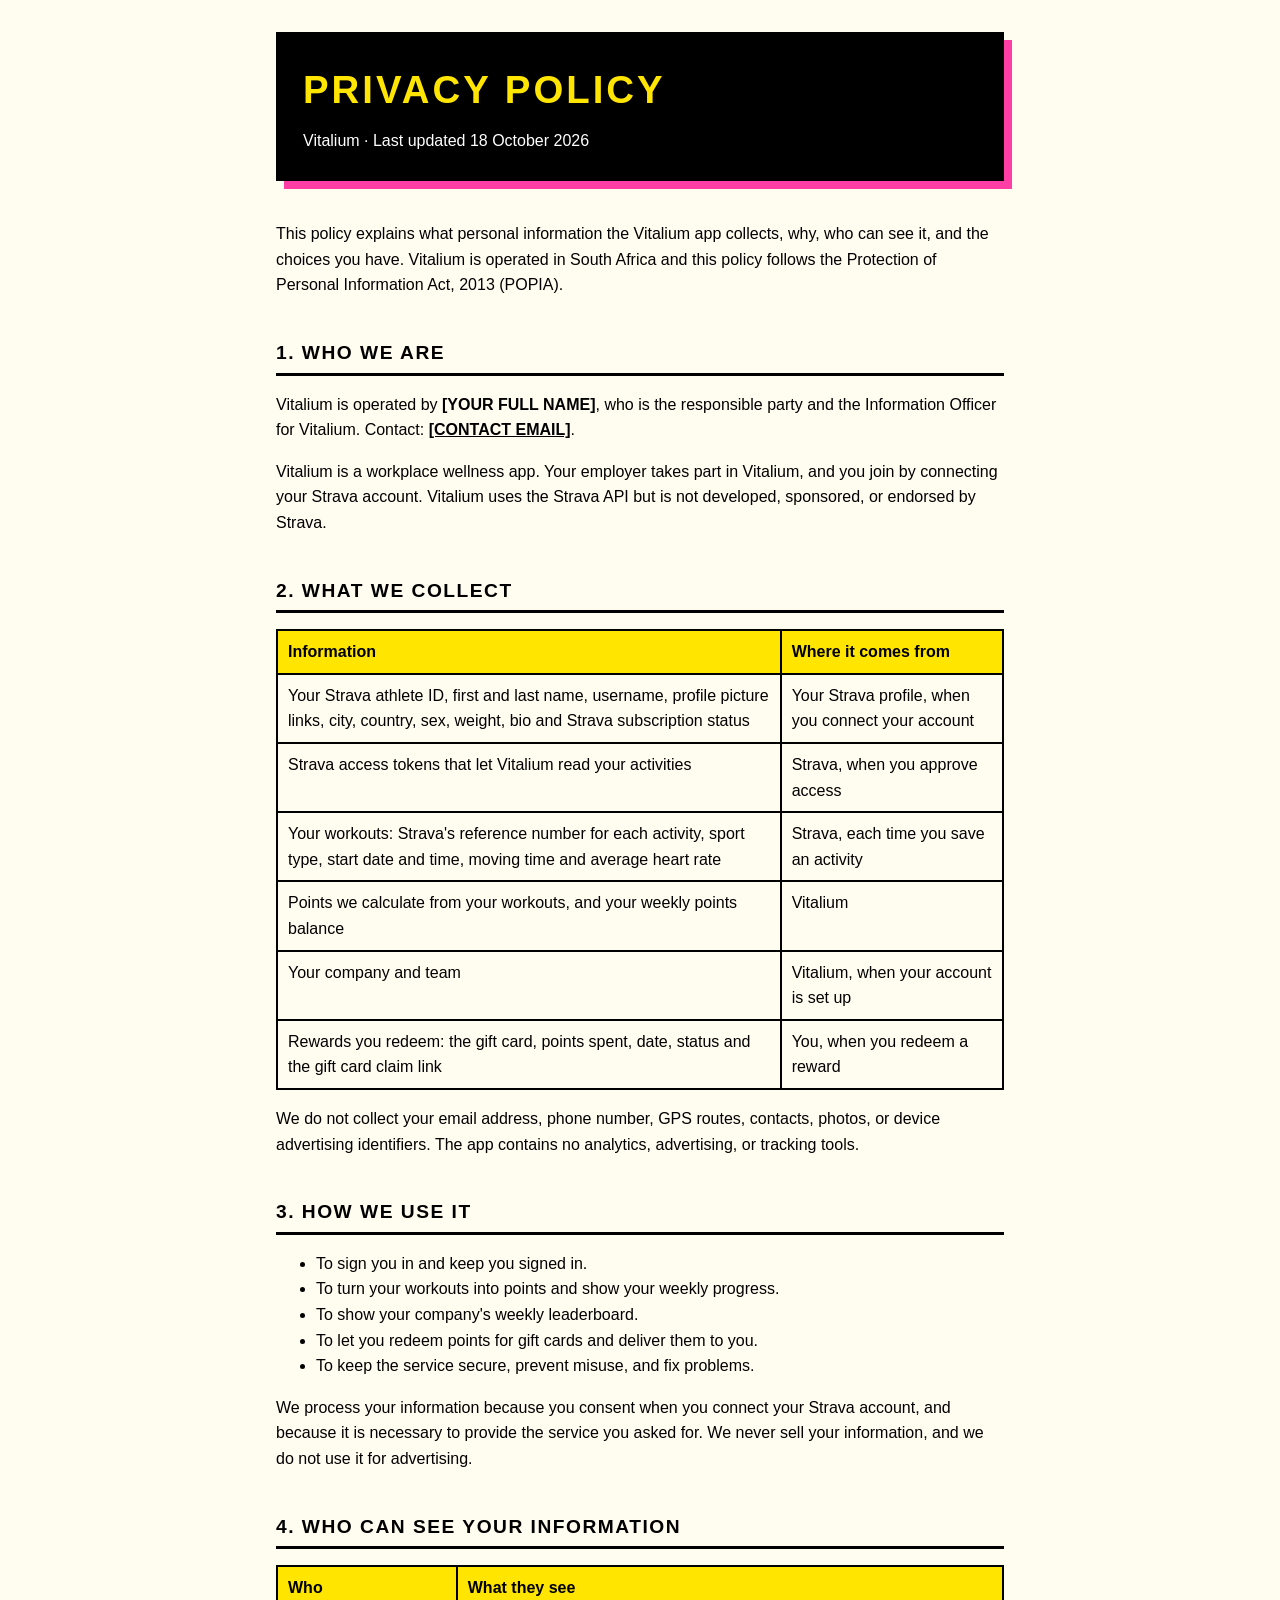
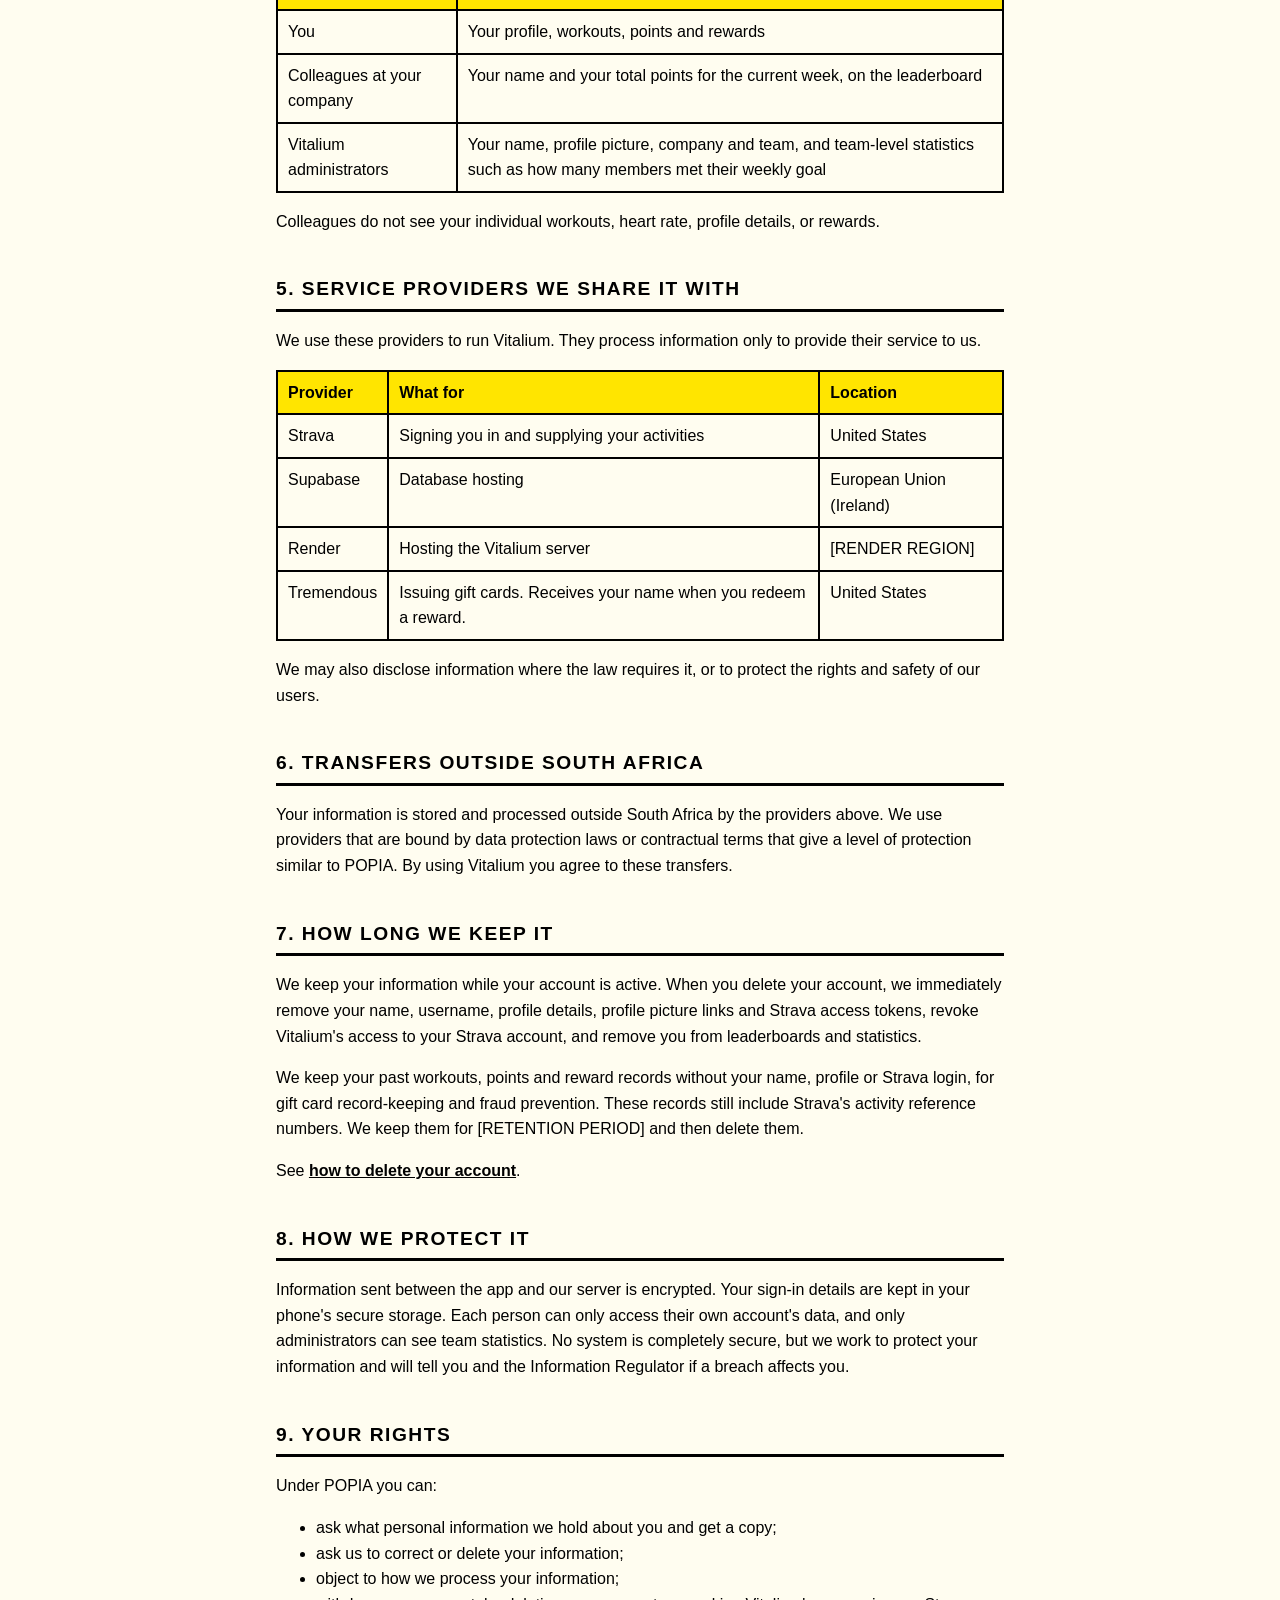
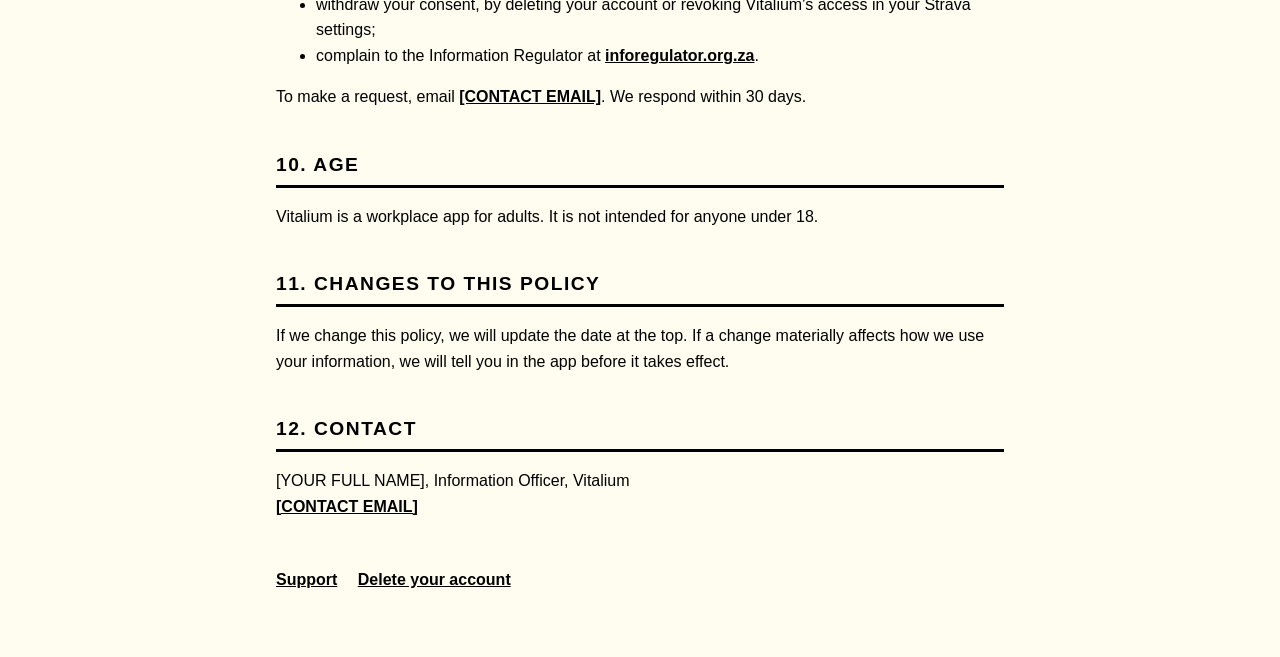
==== privacy.html @ b2e014ea "Init" ====
<!doctype html>
<html lang="en">
<head>
  <meta charset="utf-8">
  <meta name="viewport" content="width=device-width, initial-scale=1">
  <title>Vitalium Privacy Policy</title>
  <meta name="description" content="How the Vitalium app collects, uses, shares and protects your personal information.">
  <link rel="stylesheet" href="style.css">
</head>
<body>
<main>
  <header class="hero">
    <h1>Privacy Policy</h1>
    <p>Vitalium &middot; Last updated 18 October 2026</p>
  </header>

  <p>
    This policy explains what personal information the Vitalium app collects, why, who can see it,
    and the choices you have. Vitalium is operated in South Africa and this policy follows the
    Protection of Personal Information Act, 2013 (POPIA).
  </p>

  <h2>1. Who we are</h2>
  <p>
    Vitalium is operated by <strong>[YOUR FULL NAME]</strong>, who is the responsible party and the
    Information Officer for Vitalium. Contact: <a href="mailto:[CONTACT EMAIL]">[CONTACT EMAIL]</a>.
  </p>
  <p>
    Vitalium is a workplace wellness app. Your employer takes part in Vitalium, and you join by
    connecting your Strava account. Vitalium uses the Strava API but is not developed, sponsored,
    or endorsed by Strava.
  </p>

  <h2>2. What we collect</h2>
  <table>
    <tr><th>Information</th><th>Where it comes from</th></tr>
    <tr>
      <td>Your Strava athlete ID, first and last name, username, profile picture links, city, country,
        sex, weight, bio and Strava subscription status</td>
      <td>Your Strava profile, when you connect your account</td>
    </tr>
    <tr>
      <td>Strava access tokens that let Vitalium read your activities</td>
      <td>Strava, when you approve access</td>
    </tr>
    <tr>
      <td>Your workouts: Strava's reference number for each activity, sport type, start date and time,
        moving time and average heart rate</td>
      <td>Strava, each time you save an activity</td>
    </tr>
    <tr>
      <td>Points we calculate from your workouts, and your weekly points balance</td>
      <td>Vitalium</td>
    </tr>
    <tr>
      <td>Your company and team</td>
      <td>Vitalium, when your account is set up</td>
    </tr>
    <tr>
      <td>Rewards you redeem: the gift card, points spent, date, status and the gift card claim link</td>
      <td>You, when you redeem a reward</td>
    </tr>
  </table>
  <p>
    We do not collect your email address, phone number, GPS routes, contacts, photos, or device
    advertising identifiers. The app contains no analytics, advertising, or tracking tools.
  </p>

  <h2>3. How we use it</h2>
  <ul>
    <li>To sign you in and keep you signed in.</li>
    <li>To turn your workouts into points and show your weekly progress.</li>
    <li>To show your company's weekly leaderboard.</li>
    <li>To let you redeem points for gift cards and deliver them to you.</li>
    <li>To keep the service secure, prevent misuse, and fix problems.</li>
  </ul>
  <p>
    We process your information because you consent when you connect your Strava account, and
    because it is necessary to provide the service you asked for. We never sell your information,
    and we do not use it for advertising.
  </p>

  <h2>4. Who can see your information</h2>
  <table>
    <tr><th>Who</th><th>What they see</th></tr>
    <tr><td>You</td><td>Your profile, workouts, points and rewards</td></tr>
    <tr><td>Colleagues at your company</td><td>Your name and your total points for the current week, on the leaderboard</td></tr>
    <tr><td>Vitalium administrators</td><td>Your name, profile picture, company and team, and team-level statistics such as how many members met their weekly goal</td></tr>
  </table>
  <p>
    Colleagues do not see your individual workouts, heart rate, profile details, or rewards.
  </p>

  <h2>5. Service providers we share it with</h2>
  <p>We use these providers to run Vitalium. They process information only to provide their service to us.</p>
  <table>
    <tr><th>Provider</th><th>What for</th><th>Location</th></tr>
    <tr><td>Strava</td><td>Signing you in and supplying your activities</td><td>United States</td></tr>
    <tr><td>Supabase</td><td>Database hosting</td><td>European Union (Ireland)</td></tr>
    <tr><td>Render</td><td>Hosting the Vitalium server</td><td>[RENDER REGION]</td></tr>
    <tr><td>Tremendous</td><td>Issuing gift cards. Receives your name when you redeem a reward.</td><td>United States</td></tr>
  </table>
  <p>
    We may also disclose information where the law requires it, or to protect the rights and safety
    of our users.
  </p>

  <h2>6. Transfers outside South Africa</h2>
  <p>
    Your information is stored and processed outside South Africa by the providers above. We use
    providers that are bound by data protection laws or contractual terms that give a level of
    protection similar to POPIA. By using Vitalium you agree to these transfers.
  </p>

  <h2>7. How long we keep it</h2>
  <p>
    We keep your information while your account is active. When you delete your account, we
    immediately remove your name, username, profile details, profile picture links and Strava access
    tokens, revoke Vitalium's access to your Strava account, and remove you from leaderboards and
    statistics.
  </p>
  <p>
    We keep your past workouts, points and reward records without your name, profile or Strava login,
    for gift card record-keeping and fraud prevention. These records still include Strava's activity
    reference numbers. We keep them for [RETENTION PERIOD] and then delete them.
  </p>
  <p>See <a href="delete-account.html">how to delete your account</a>.</p>

  <h2>8. How we protect it</h2>
  <p>
    Information sent between the app and our server is encrypted. Your sign-in details are kept in
    your phone's secure storage.
    Each person can only access their own account's data, and only administrators can see team
    statistics. No system is completely secure, but we work to protect your information and will tell
    you and the Information Regulator if a breach affects you.
  </p>

  <h2>9. Your rights</h2>
  <p>Under POPIA you can:</p>
  <ul>
    <li>ask what personal information we hold about you and get a copy;</li>
    <li>ask us to correct or delete your information;</li>
    <li>object to how we process your information;</li>
    <li>withdraw your consent, by deleting your account or revoking Vitalium's access in your Strava settings;</li>
    <li>complain to the Information Regulator at <a href="https://inforegulator.org.za">inforegulator.org.za</a>.</li>
  </ul>
  <p>To make a request, email <a href="mailto:[CONTACT EMAIL]">[CONTACT EMAIL]</a>. We respond within 30 days.</p>

  <h2>10. Age</h2>
  <p>Vitalium is a workplace app for adults. It is not intended for anyone under 18.</p>

  <h2>11. Changes to this policy</h2>
  <p>
    If we change this policy, we will update the date at the top. If a change materially affects
    how we use your information, we will tell you in the app before it takes effect.
  </p>

  <h2>12. Contact</h2>
  <p>
    [YOUR FULL NAME], Information Officer, Vitalium<br>
    <a href="mailto:[CONTACT EMAIL]">[CONTACT EMAIL]</a>
  </p>

  <nav>
    <a href="index.html">Support</a>
    <a href="delete-account.html">Delete your account</a>
  </nav>
</main>
</body>
</html>
---- style.css ----
/* Shared styles for the Vitalium website, matching the app's neo-brutalist look */
:root {
  --black: #000000;
  --cream: #FFFDF0;
  --yellow: #FFE500;
  --pink: #FF3EA5;
  --white: #FFFFFF;
}

* { box-sizing: border-box; }

body {
  margin: 0;
  background: var(--cream);
  color: var(--black);
  font-family: -apple-system, BlinkMacSystemFont, "Segoe UI", Roboto, Helvetica, Arial, sans-serif;
  line-height: 1.6;
}

main {
  max-width: 760px;
  margin: 0 auto;
  padding: 32px 16px 64px;
}

.hero {
  background: var(--black);
  color: var(--yellow);
  border: 3px solid var(--black);
  box-shadow: 8px 8px 0 var(--pink);
  padding: 24px;
  margin-bottom: 40px;
}

.hero h1 {
  margin: 0;
  font-size: 2.4rem;
  font-weight: 900;
  letter-spacing: 3px;
  text-transform: uppercase;
}

.hero p { margin: 8px 0 0; color: var(--white); }

h2 {
  font-size: 1.2rem;
  font-weight: 900;
  letter-spacing: 1.5px;
  text-transform: uppercase;
  margin-top: 40px;
  border-bottom: 3px solid var(--black);
  padding-bottom: 4px;
}

h3 { font-size: 1rem; font-weight: 800; margin-top: 24px; }

a { color: var(--black); font-weight: 700; text-decoration: underline; }

.box {
  background: var(--white);
  border: 3px solid var(--black);
  box-shadow: 5px 5px 0 var(--black);
  padding: 16px 20px;
  margin: 20px 0;
}

.box.yellow { background: var(--yellow); }

table { width: 100%; border-collapse: collapse; margin: 16px 0; }
th, td { border: 2px solid var(--black); padding: 8px 10px; text-align: left; vertical-align: top; }
th { background: var(--yellow); font-weight: 800; }

nav { margin-top: 48px; font-weight: 700; }
nav a { margin-right: 16px; }

.muted { color: #555555; font-size: 0.9rem; }

@media (max-width: 520px) {
  .hero h1 { font-size: 1.8rem; }
  table, th, td { font-size: 0.9rem; }
}
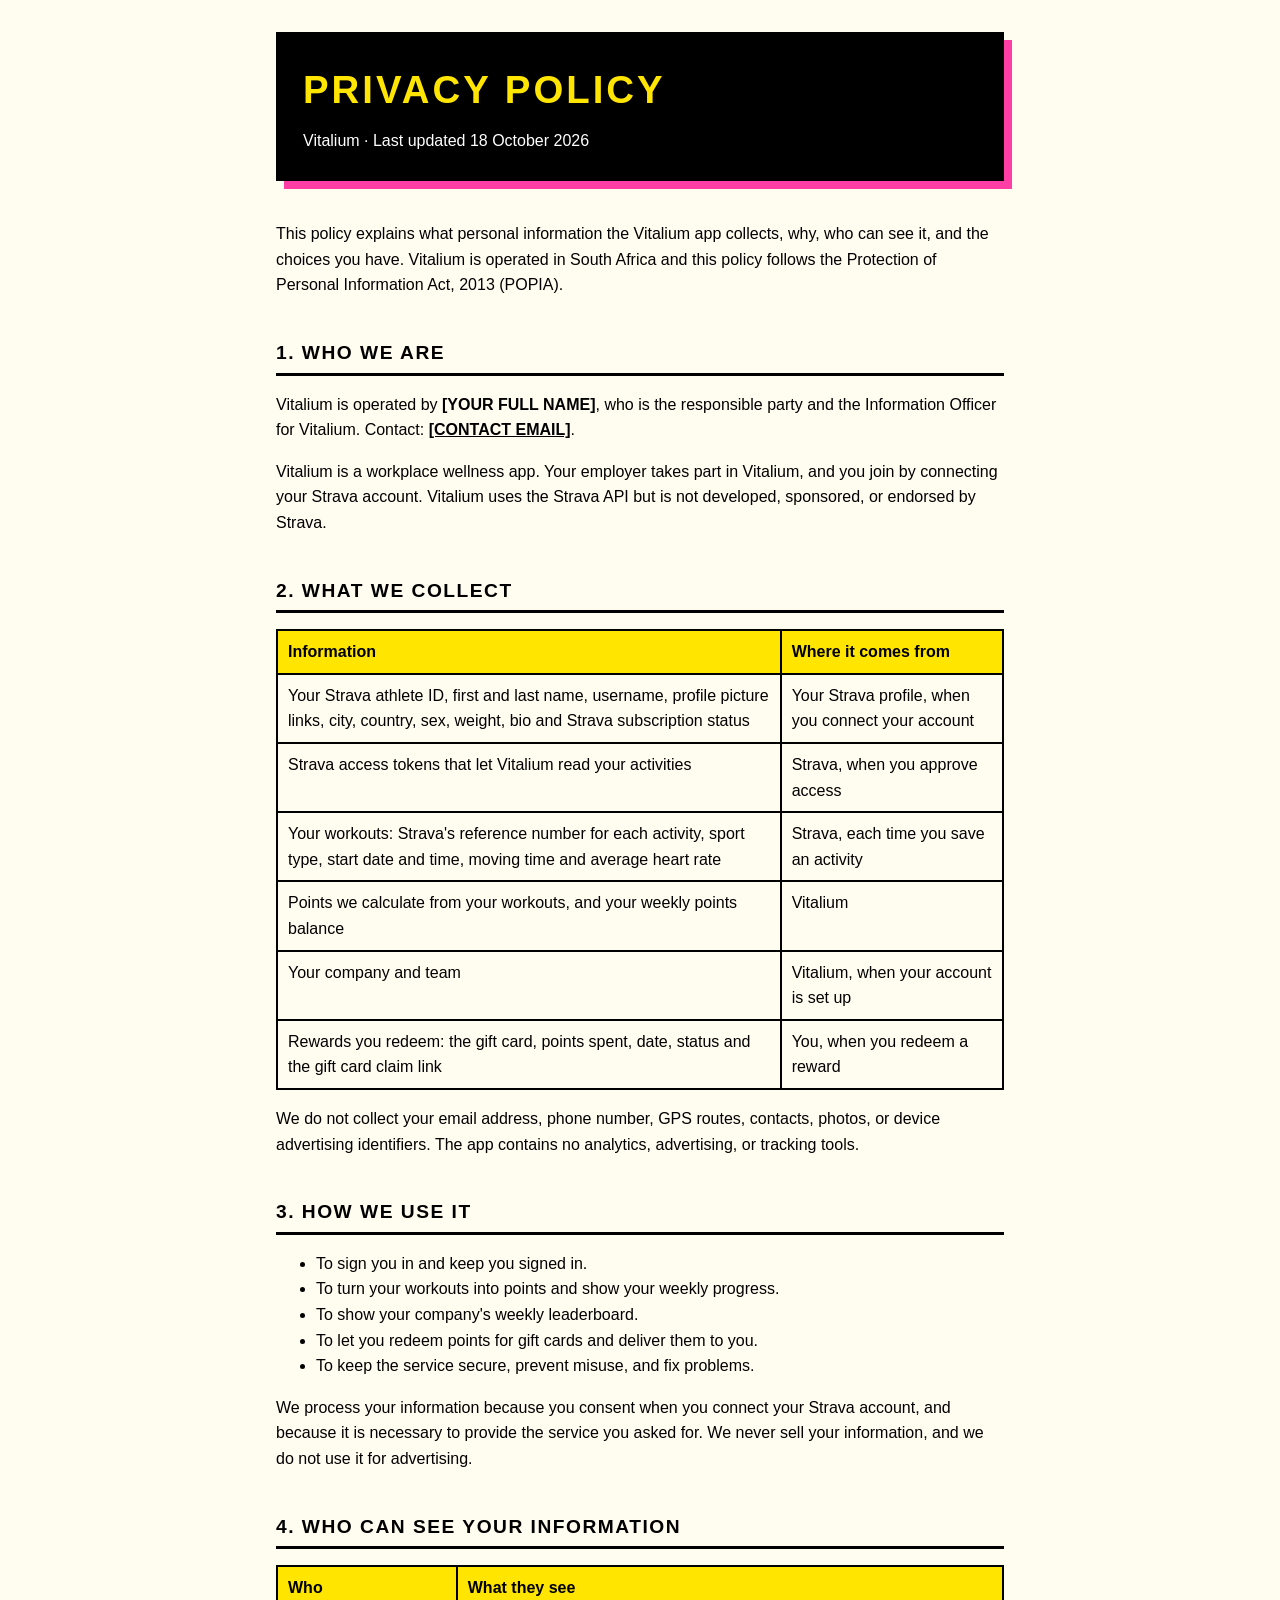
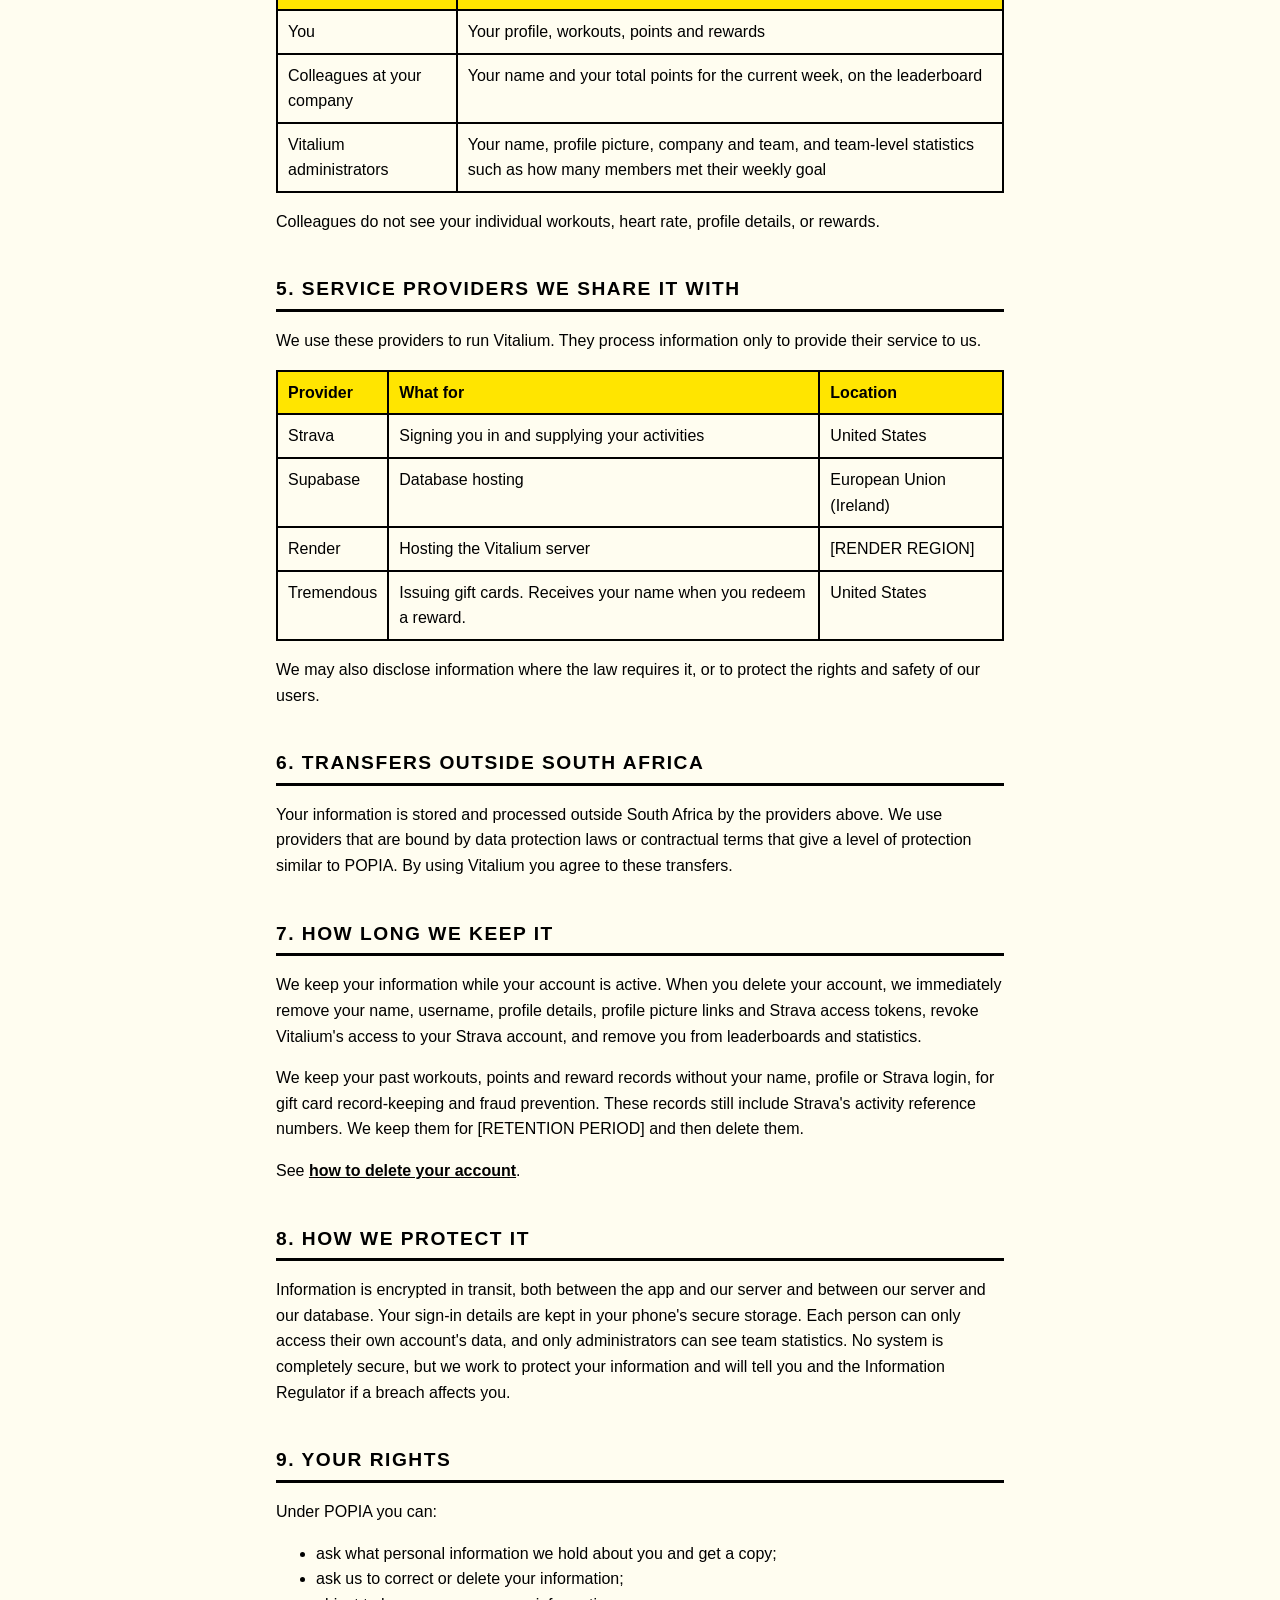
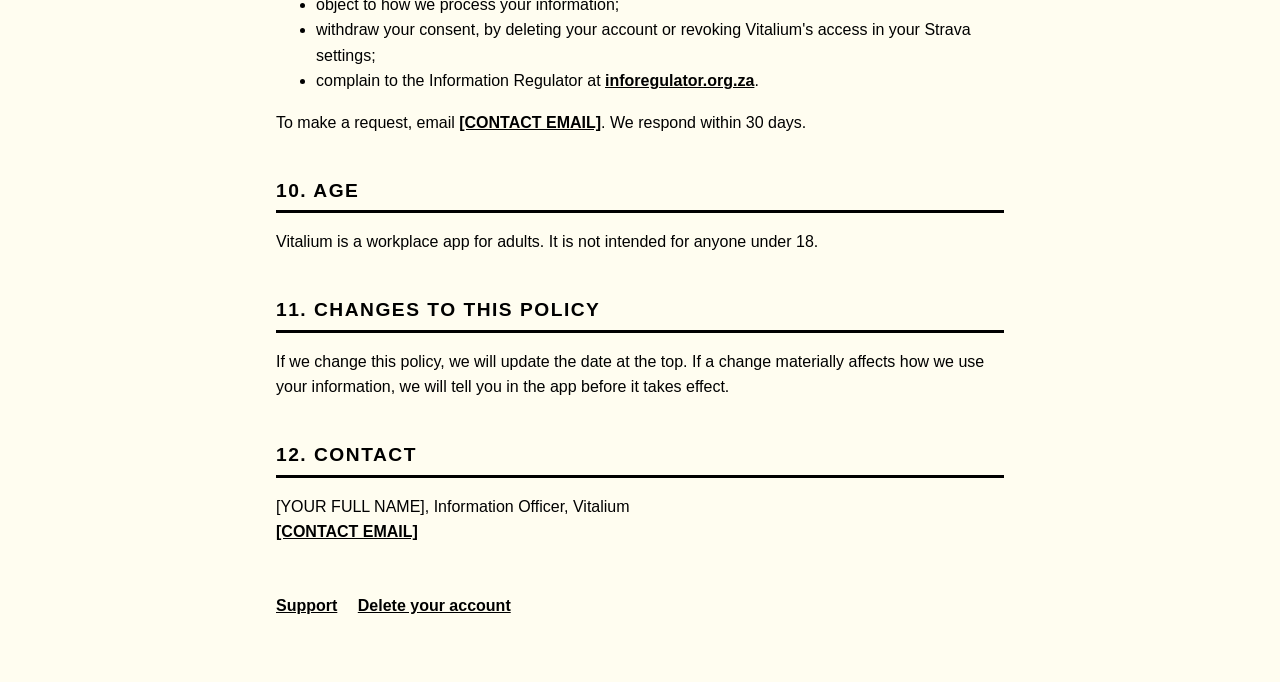
==== commit 45cc3f8b: "Fix: Privacy policy states encryption in transit to database Co-Authored-By: Claude Sonnet 5.5 <nore" ====
--- a/privacy.html
+++ b/privacy.html
@@ -128,8 +128,8 @@
 
   <h2>8. How we protect it</h2>
   <p>
-    Information sent between the app and our server is encrypted. Your sign-in details are kept in
-    your phone's secure storage.
+    Information is encrypted in transit, both between the app and our server and between our server
+    and our database. Your sign-in details are kept in your phone's secure storage.
     Each person can only access their own account's data, and only administrators can see team
     statistics. No system is completely secure, but we work to protect your information and will tell
     you and the Information Regulator if a breach affects you.
